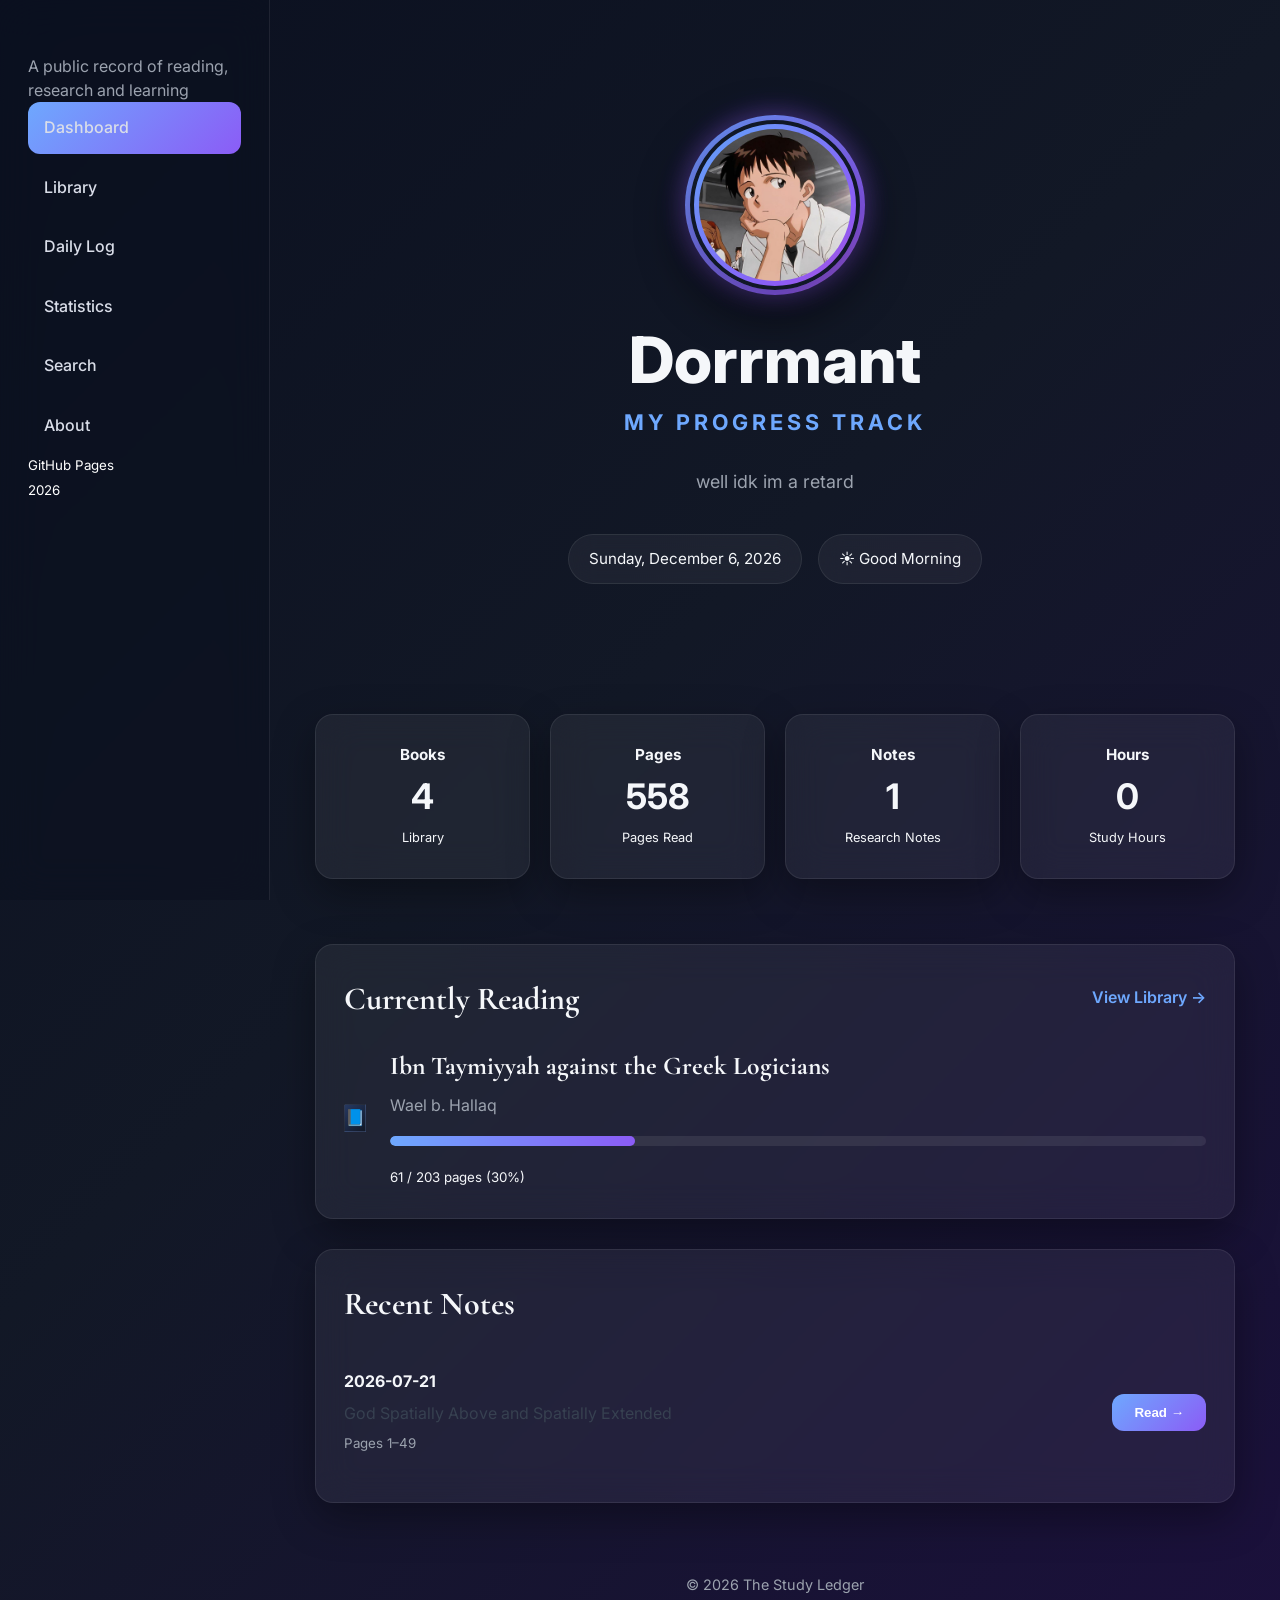
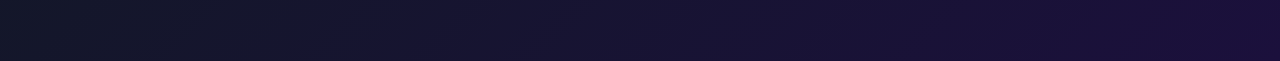
==== index.html @ 64714598 "Update index.html" ====
<!DOCTYPE html>
<html lang="en">
<head>
    <meta charset="UTF-8">
    <meta name="viewport" content="width=device-width, initial-scale=1.0">
    <title>The Study Ledger</title>

    <!-- Fonts -->
    <link rel="preconnect" href="https://fonts.googleapis.com">
    <link rel="preconnect" href="https://fonts.gstatic.com" crossorigin>

    <link href="https://fonts.googleapis.com/css2?family=Cormorant+Garamond:wght@500;600;700&family=Inter:wght@300;400;500;600;700&display=swap" rel="stylesheet">

    <link rel="stylesheet" href="style.css">
</head>

<body>
<button class="menu-toggle" id="menuToggle">
    ☰
</button>
<div class="container">

    <!-- ================= Sidebar ================= -->

    <aside class="sidebar">

        <div class="logo">

            <h1>The Study Ledger</h1>

            <p>
                A public record of reading,<br>
                research & learning.
            </p>

        </div>

        <nav>

            <a class="active" href="index.html">
                Dashboard
            </a>

            <a href="library.html">
                Library
            </a>

            <a href="daily.html">
                Daily Log
            </a>

            <a href="statistics.html">
                Statistics
            </a>

            <a href="search.html">
                Search
            </a>

            <a href="about.html">
                About
            </a>

        </nav>

        <div class="sidebar-footer">

            <small>

                GitHub Pages

                <br>

                2026 

            </small>

        </div>

    </aside>

    <!-- ================= Main ================= -->

    <main>

        <!-- Header -->

    <header class="hero">

    <div class="avatar">
        <img src="assets/profile.jpg" alt="Profile" class="avatar" draggable="false">
    </div>

    <h1 class="hero-name">
        Dorrmant
    </h1>

    <p class="hero-title">
        My Progress Track
    </p>

    <p class="hero-bio">
        well idk im a retard
    </p>

    <div class="hero-footer">

        <span id="currentDate"></span>

        <span id="greeting"></span>

    </div>

</header>
        <!-- Quote -->

        

        <!-- Statistics -->

    <section class="stats-grid">

    <div class="card stat">

        <h3>Books</h3>

        <h1 id="booksCount">0</h1>

        <span>Library</span>

    </div>

    <div class="card stat">

        <h3>Pages</h3>

        <h1 id="pagesRead">0</h1>

        <span>Pages Read</span>

    </div>

    <div class="card stat">

        <h3>Notes</h3>

        <h1 id="notesCount">0</h1>

        <span>Research Notes</span>

    </div>

    <div class="card stat">

        <h3>Hours</h3>

        <h1 id="studyHours">0</h1>

        <span>Study Hours</span>

    </div>

</section>
<!-- Current Reading -->

<section class="card">

    <div class="section-header">

        <h2>Currently Reading</h2>

        <a href="library.html">
            View Library →
        </a>

    </div>

    <div id="currentBook"></div>

</section>

        <!-- Recent Notes -->

       <section class="card">

    <div class="section-header">

        <h2>Recent Notes</h2>

    </div>

    <div id="recentNotes"></div>

</section>

        <!-- Footer -->

        <footer>

            © 2026 The Study Ledger

        </footer>

    </main>

</div>

<script src="script.js"></script>

</body>
</html>
---- style.css ----
/* =======================================================
   THE STUDY LEDGER
   Phase 1 Stylesheet
   Part 1
======================================================= */

*{
    margin:0;
    padding:0;
    box-sizing:border-box;
}

:root{

    --bg:#0b1020;

    --bg2:#161d31;

    --card:rgba(255,255,255,.06);

    --sidebar:rgba(10,16,30,.55);

    --accent:#6EA8FE;

    --accent2:#8B5CF6;

    --text:#F5F7FA;

    --muted:#9CA3AF;

    --border:rgba(255,255,255,.08);

    --shadow:0 15px 40px rgba(0,0,0,.35);

    --radius:18px;

}

html{

    scroll-behavior:smooth;

}

body{

    background:
    linear-gradient(
        135deg,
        #0b1020 0%,
        #121826 45%,
        #1b103c 100%
    );

    color:var(--text);

    font-family:'Inter',sans-serif;

    line-height:1.6;

    min-height:100vh;

}

/* =======================
   Layout
======================= */

.container{

    display:grid;

    grid-template-columns:270px 1fr;

    min-height:100vh;

}
#noteContent{

    line-height:2;

    font-size:1.05rem;

    color:var(--text);

    white-space:pre-wrap;

}

#noteTitle{

    font-family:"Cormorant Garamond",serif;

    font-size:3rem;

    margin-bottom:10px;

}

#noteMeta{

    color:var(--muted);

    margin-bottom:25px;

}
/* =======================
   Sidebar
======================= */

.sidebar{

    background:rgba(12,18,32,.55);

    backdrop-filter:blur(20px);

    border-right:1px solid var(--border);

    color:white;

    padding:40px 28px;

    display:flex;

    flex-direction:column;

    position:sticky;

    top:0;

    height:100vh;

}

.logo h1{

    font-family:"Cormorant Garamond",serif;

    font-size:2.1rem;

    line-height:1.1;

    margin-bottom:14px;

}

.logo p{

   
  color: var(--muted);
    line-height: 1.5;
    white-space: normal;
    overflow-wrap: break-word;
    word-break: break-word;
}

nav{

    display:flex;

    flex-direction:column;

    gap:8px;

}

nav a{

    color:#d9dde8;

    text-decoration:none;

    padding:13px 16px;

    border-radius:12px;

    transition:.25s;

    font-weight:500;

}

nav a:hover{

    background:rgba(255,255,255,.08);

    transform:translateX(6px);

}

nav a.active{

    background:linear-gradient(
        135deg,
        var(--accent),
        var(--accent2)
    );

}

/* =======================
   Main
======================= */

main{

    padding:45px;

}

/* badges*/
.badge{

    display:inline-block;

    padding:6px 12px;

    border-radius:999px;

    font-size:.8rem;

    font-weight:700;
}

.badge.reading{

    background:#2563eb33;

    color:#60a5fa;
}

.badge.completed{

    background:#10b98133;

    color:#34d399;
}

.badge.planned{

    background:#a855f733;

    color:#c084fc;
}
/* =======================
   Hero
======================= */

.hero{

    display:flex;
    flex-direction:column;

    justify-content:center;
    align-items:center;

    text-align:center;

    min-height:58vh;

    padding:70px 20px;

    margin-bottom:60px;
}

/* animation */

@keyframes ringGlow{

    0%{
        background-position:0% 50%;
    }

    50%{
        background-position:100% 50%;
    }

    100%{
        background-position:0% 50%;
    }

}

.avatar{

    position:relative;

    width:180px;
    height:180px;

    padding:5px;          /* thickness of the ring */

    border-radius:50%;

    background:linear-gradient(
        135deg,
        #60A5FA,
        #8B5CF6,
        #EC4899,
        #F59E0B,
        #60A5FA
    );

    background-size:300% 300%;

    animation:ringGlow 8s linear infinite;

    box-shadow:
        0 0 30px rgba(139,92,246,.35),
        0 15px 50px rgba(0,0,0,.45);

    margin-bottom:30px;
   

    user-select:none;

    -webkit-user-drag:none;
}
.avatar:hover{

    transform:scale(1.04);
}

.avatar img{

    width:100%;
    height:100%;

    display:block;

    object-fit:cover;

    border-radius:50%;

    border:4px solid #111827;
}

.hero-name{

    font-size:4rem;

    font-weight:800;

    color:var(--text);

    line-height:1.1;

    margin:0;
}

.hero-title{

    margin-top:10px;

    color:var(--accent);

    font-size:1.35rem;

    letter-spacing:4px;

    text-transform:uppercase;

    font-weight:700;
}

.hero-bio{

    margin-top:25px;

    max-width:680px;

    color:var(--muted);

    font-size:1.12rem;

    line-height:1.9;
}

.hero-footer{

    display:flex;

    justify-content:center;

    flex-wrap:wrap;

    gap:16px;

    margin-top:35px;
}

.hero-footer span{

    padding:12px 20px;

    border-radius:999px;

    background:rgba(255,255,255,.05);

    border:1px solid var(--border);

    color:var(--text);

    font-size:.95rem;

    backdrop-filter:blur(12px);
}
/* =======================
   Statistics
======================= */

.stats-grid{

    display:grid;

    grid-template-columns:repeat(4,1fr);

    gap:20px;

    margin-bottom:35px;

}

.card{

    padding:18px;
    margin-bottom:30px;

}
.stat{ text-align:center; 
     }

.stat h1{

    font-size:2.2rem;

}

.stat h3{

    font-size:.95rem;

}

.stat span{

    font-size:.8rem;

}

/* =======================
   Section Header
======================= */

.section-header{

    display:flex;

    justify-content:space-between;

    align-items:center;

    margin-bottom:22px;

}

.section-header h2{

    font-family:"Cormorant Garamond",serif;

    font-size:2rem;

}

.section-header a{

    text-decoration:none;

    color:var(--accent);

    font-weight:600;

}
/* =======================================================
   THE STUDY LEDGER
   Phase 1 Stylesheet
   Part 2
======================================================= */

/* =======================
   Current Reading
======================= */

.book-preview{

    display:flex;

    gap:24px;

    align-items:center;

}


.book-info{

    width:100%;

}

.book-info h3{

    font-size:1.6rem;

    margin-bottom:6px;

    font-family:"Cormorant Garamond",serif;

}

.book-info p{

    color:var(--muted);

    margin-bottom:18px;

}

/* =======================
   Progress Bar
======================= */

.progress{
    margin:18px 0;
    height:10px;

    background:rgba(255,255,255,.08);

    border-radius:999px;

    overflow:hidden;
}

.progress-fill{
    height:100%;

    border-radius:999px;

    background:linear-gradient(
        90deg,
        var(--accent),
        var(--accent2)
    );
}

/* =======================
   Notes
======================= */

.note{

    display:flex;

    justify-content:space-between;

    align-items:center;

    padding:18px 0;

    border-bottom:1px solid var(--border);

}

.note:last-child{

    border-bottom:none;

}

.note strong{

    display:block;

    margin-bottom:6px;

}

.note p{

    margin-bottom:4px;

    color:#374151;

}

.note small{

    color:var(--muted);

}

/* =======================
   Buttons
======================= */

button{

    border:none;

    background:linear-gradient(
        135deg,
        var(--accent),
        var(--accent2)
    );

    color:white;

    padding:11px 22px;

    border-radius:12px;

    cursor:pointer;

    transition:.25s;

    font-weight:600;

}

button:hover{

    transform:translateY(-3px);

    box-shadow:0 10px 25px rgba(110,168,254,.35);

}
/* =======================
   Footer
======================= */

footer{

    margin-top:50px;

    text-align:center;

    color:var(--muted);

    font-size:.9rem;

    padding:20px;

}

/* =======================
   Utility
======================= */

.card{

    background:var(--card);

    backdrop-filter:blur(18px);

    border:1px solid var(--border);

    border-radius:var(--radius);

    box-shadow:var(--shadow);

    padding:28px;

    transition:.3s ease;

}

.card:hover{

    transform:translateY(-5px);

    box-shadow:0 20px 45px rgba(0,0,0,.45);

}

/* =======================
   Mobile Navigation
======================= */

.menu-toggle{

    display:none;

    position:fixed;

    top:20px;

    left:20px;

    z-index:2000;

    width:48px;

    height:48px;

    border:none;

    border-radius:12px;

    background:rgba(12,18,32,.8);

    backdrop-filter:blur(15px);

    color:white;

    font-size:1.5rem;

    cursor:pointer;

}

/* =======================
   Responsive
======================= */

@media(max-width:900px){

.container{

    grid-template-columns:1fr;

}

.menu-toggle{

    display:flex;

    justify-content:center;

    align-items:center;

}

.sidebar{

    position:fixed;

    left:-290px;

    top:0;

    width:270px;

    height:100vh;

    z-index:1500;

    transition:.35s ease;

    box-shadow:0 0 40px rgba(0,0,0,.5);

}

.sidebar.active{

    left:0;

}

main{

    padding:90px 24px 24px;

}

.hero{

    min-height:auto;

    padding:30px 10px;

}

.hero-name{

    font-size:2.5rem;

}

.hero-title{

    font-size:1rem;

    letter-spacing:2px;

}

.hero-bio{

    font-size:1rem;

}

.book-preview{

    flex-direction:column;

    align-items:flex-start;

}

.stats-grid{

      grid-template-columns:repeat(2,1fr);

    gap:14px;

}

.note{

    flex-direction:column;

    align-items:flex-start;

    gap:15px;

}

.section-header{

    flex-direction:column;

    align-items:flex-start;

    gap:10px;

}

}

@media(max-width:650px){

.logo h1{

    font-size:1.7rem;

}

.avatar{

    width:140px;

    height:140px;

}

.hero-name{

    font-size:2rem;

}

}
/* =======================
   Scrollbar
======================= */
::-webkit-scrollbar-track{

background:#0b1020;

}

::-webkit-scrollbar-thumb{

background:linear-gradient(
    var(--accent),
    var(--accent2)
);

}
#libraryGrid{

display:grid;

grid-template-columns:repeat(auto-fit,minmax(280px,1fr));

gap:30px;

}

.book-card{
    background: rgba(255,255,255,.06);
    backdrop-filter: blur(16px);
    border: 1px solid rgba(255,255,255,.08);

    border-radius:24px;

    padding:28px;

    margin-bottom:28px;

    transition:.3s;
}
.book-card h2{
    color:var(--text);
    font-size:1.8rem;
    margin-bottom:8px;
}
.book-card p{
    color:var(--muted);
}

.book-card:hover{
    transform:translateY(-5px);
    border-color:rgba(110,168,254,.35);
}

.cover,
.book-cover{

    background:linear-gradient(
        135deg,
        #253861,
        #121826
    );

    border:1px solid var(--border);

}

.book-card h2{

font-family:"Cormorant Garamond",serif;

margin-bottom:8px;

}

.book-card p{

color:#6b7280;

margin-bottom:18px;

}
.note-page{

    max-width:900px;

    margin:60px auto;

    padding:40px;

}

.note-page button{

    margin-bottom:30px;

}
.note-page{

    max-width:900px;

    margin:60px auto;

    padding:20px;

}

.note-card{

    padding:50px;

}

.back-btn{

    margin-bottom:25px;

}

#noteTitle{

    font-family:"Cormorant Garamond",serif;

    font-size:3rem;

    margin-bottom:10px;

    line-height:1.2;

}

#noteMeta{

    color:var(--muted);

    margin-bottom:25px;

}

#noteContent{

    line-height:2;

    font-size:1.05rem;

    white-space:pre-wrap;

    color:var(--text);

}

#noteContent h2{

    margin-top:40px;

    margin-bottom:15px;

    font-size:2rem;

    font-family:"Cormorant Garamond",serif;

}

#noteContent h3{

    margin-top:30px;

    margin-bottom:10px;

}

#noteContent p{

    margin-bottom:16px;

}

#noteContent ul{

    margin-left:25px;

    margin-bottom:18px;

}

#noteContent hr{

    margin:30px 0;

}

@media(max-width:768px){

.note-page{

    margin:25px auto;

    padding:15px;

}

.note-card{

    padding:25px;

}

#noteTitle{

    font-size:2.2rem;

}

}
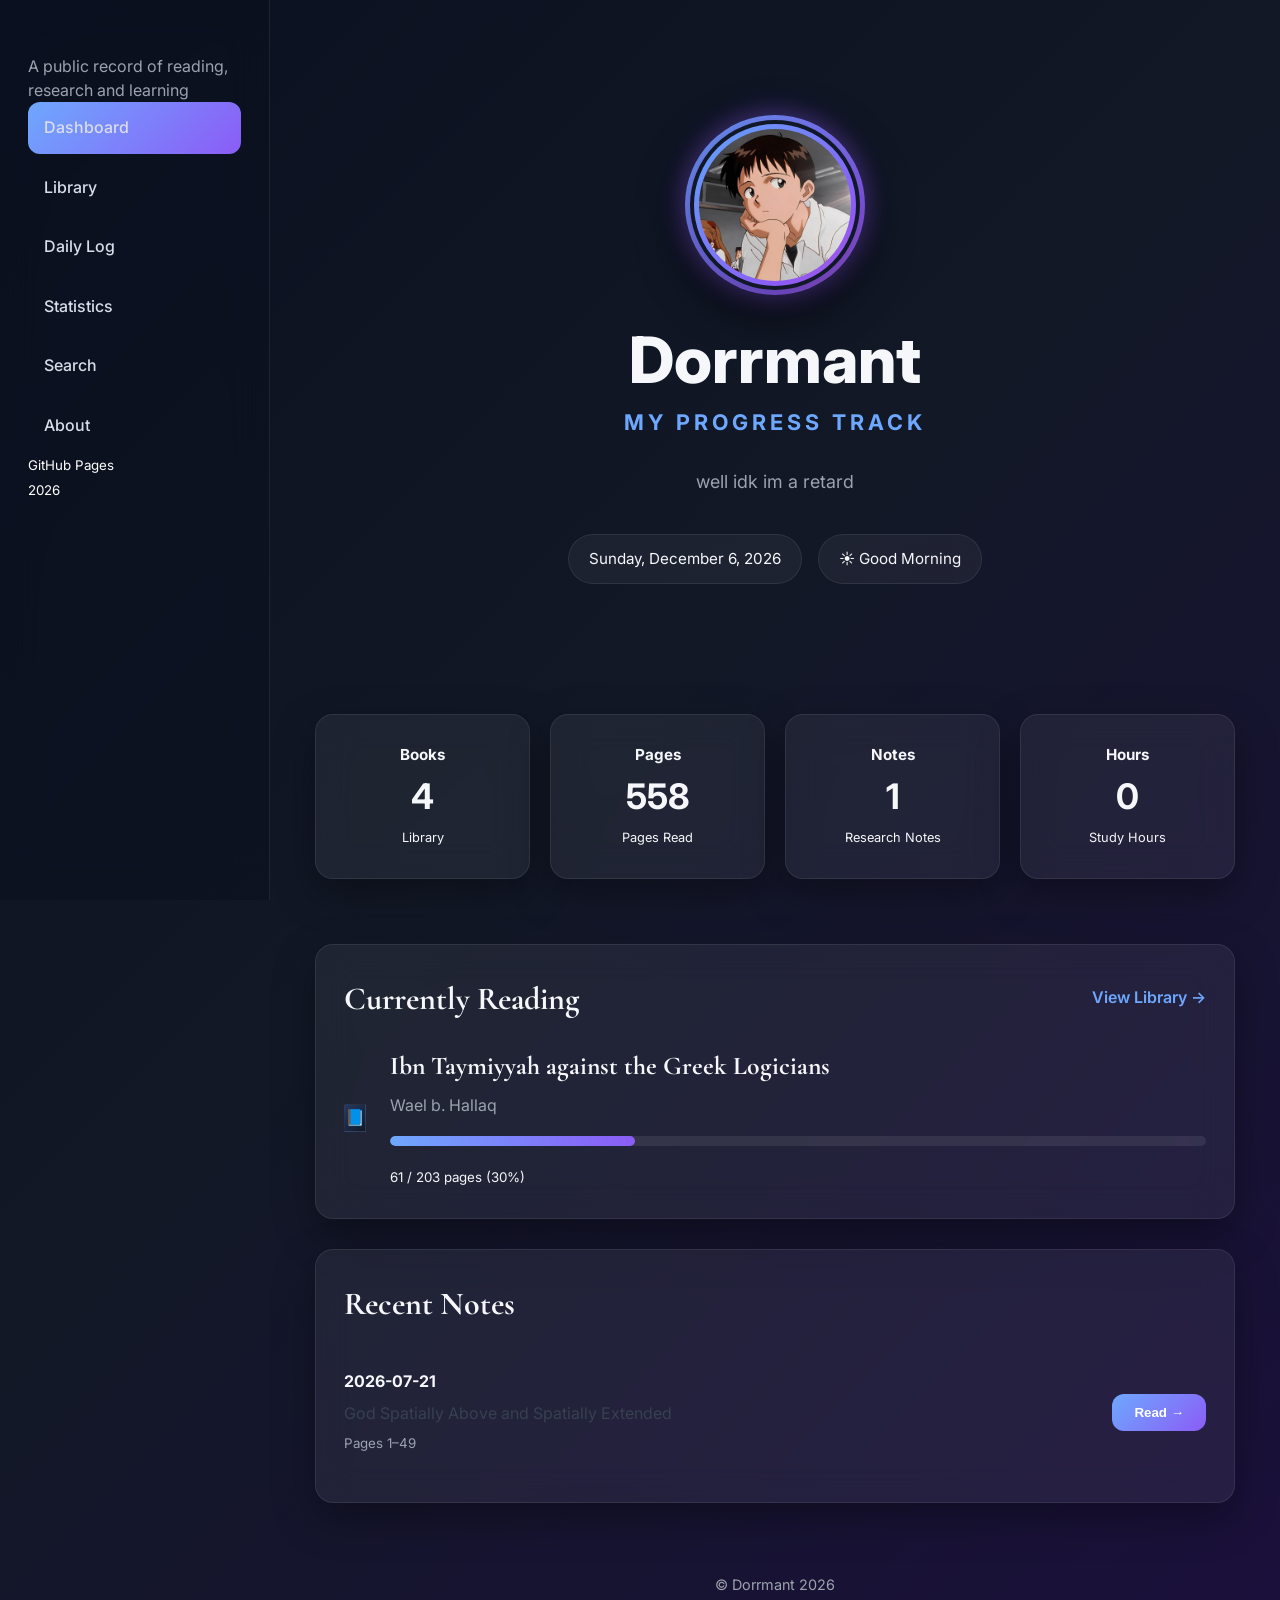
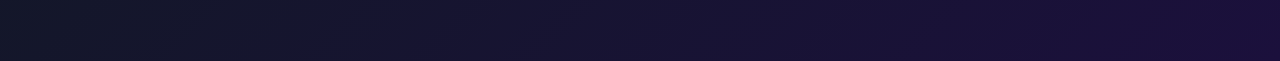
==== commit 6103294a: "Update index.html" ====
--- a/index.html
+++ b/index.html
@@ -29,8 +29,7 @@
             <h1>The Study Ledger</h1>
 
             <p>
-                A public record of reading,<br>
-                research & learning.
+               <br><br> Collection of Retardery<br>
             </p>
 
         </div>
@@ -197,7 +196,7 @@
 
         <footer>
 
-            © 2026 The Study Ledger
+            © Dorrmant 2026 
 
         </footer>
 
--- a/style.css
+++ b/style.css
@@ -1075,3 +1075,78 @@
 }
 
 }
+.modal{
+
+display:none;
+
+position:fixed;
+
+inset:0;
+
+background:rgba(0,0,0,.7);
+
+backdrop-filter:blur(6px);
+
+justify-content:center;
+
+align-items:center;
+
+z-index:9999;
+
+}
+
+.modal.show{
+
+display:flex;
+
+}
+
+.modal-box{
+
+width:min(500px,90%);
+
+padding:35px;
+
+border-radius:18px;
+
+background:var(--bg2);
+
+border:1px solid var(--border);
+
+text-align:center;
+
+}
+
+.modal-box h2{
+
+font-family:"Cormorant Garamond",serif;
+
+font-size:2rem;
+
+margin-bottom:15px;
+
+}
+
+.modal-box p{
+
+margin:15px 0;
+
+line-height:1.7;
+
+}
+
+.modal-box a{
+
+color:var(--accent);
+
+font-weight:600;
+
+text-decoration:none;
+
+}
+
+.modal-box a:hover{
+
+text-decoration:underline;
+
+}
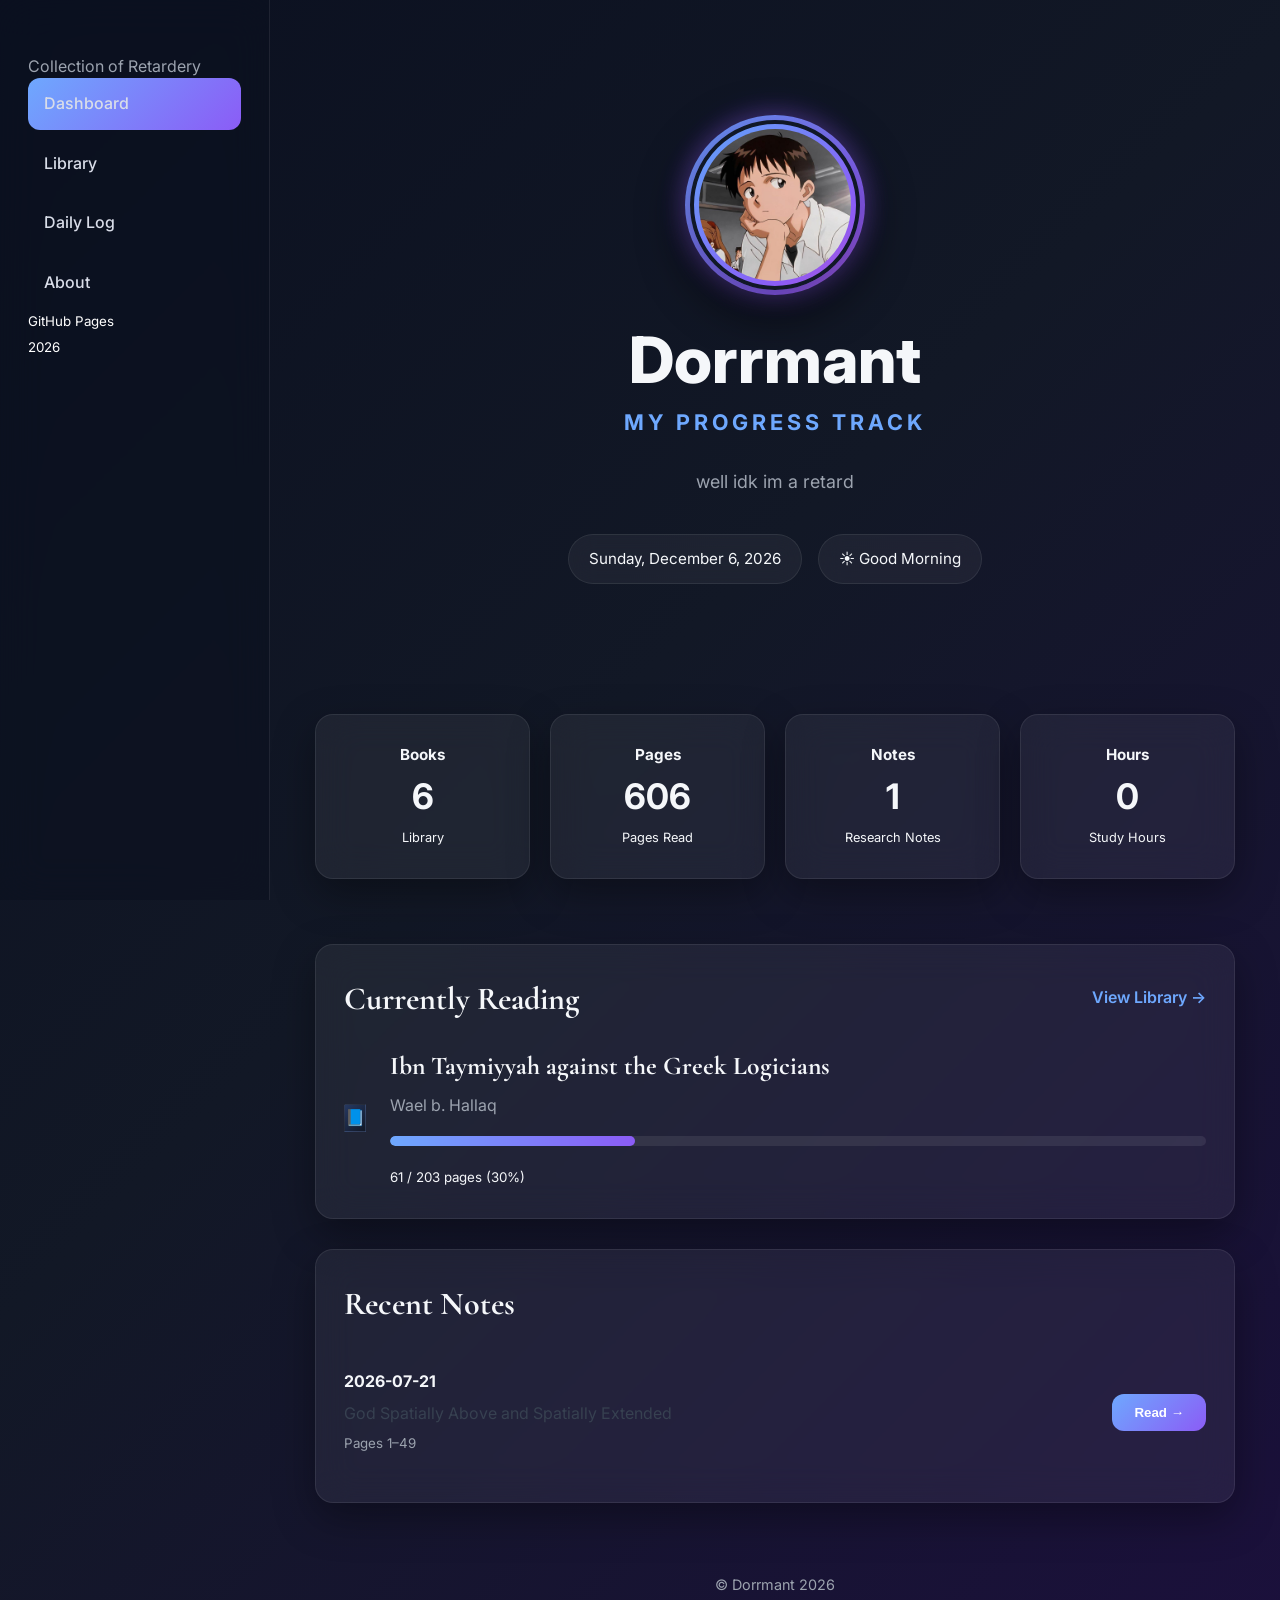
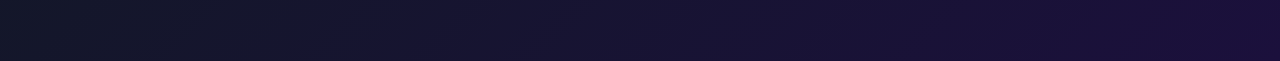
==== commit 0475e205: "Update index.html" ====
--- a/index.html
+++ b/index.html
@@ -48,13 +48,7 @@
                 Daily Log
             </a>
 
-            <a href="statistics.html">
-                Statistics
-            </a>
-
-            <a href="search.html">
-                Search
-            </a>
+          
 
             <a href="about.html">
                 About
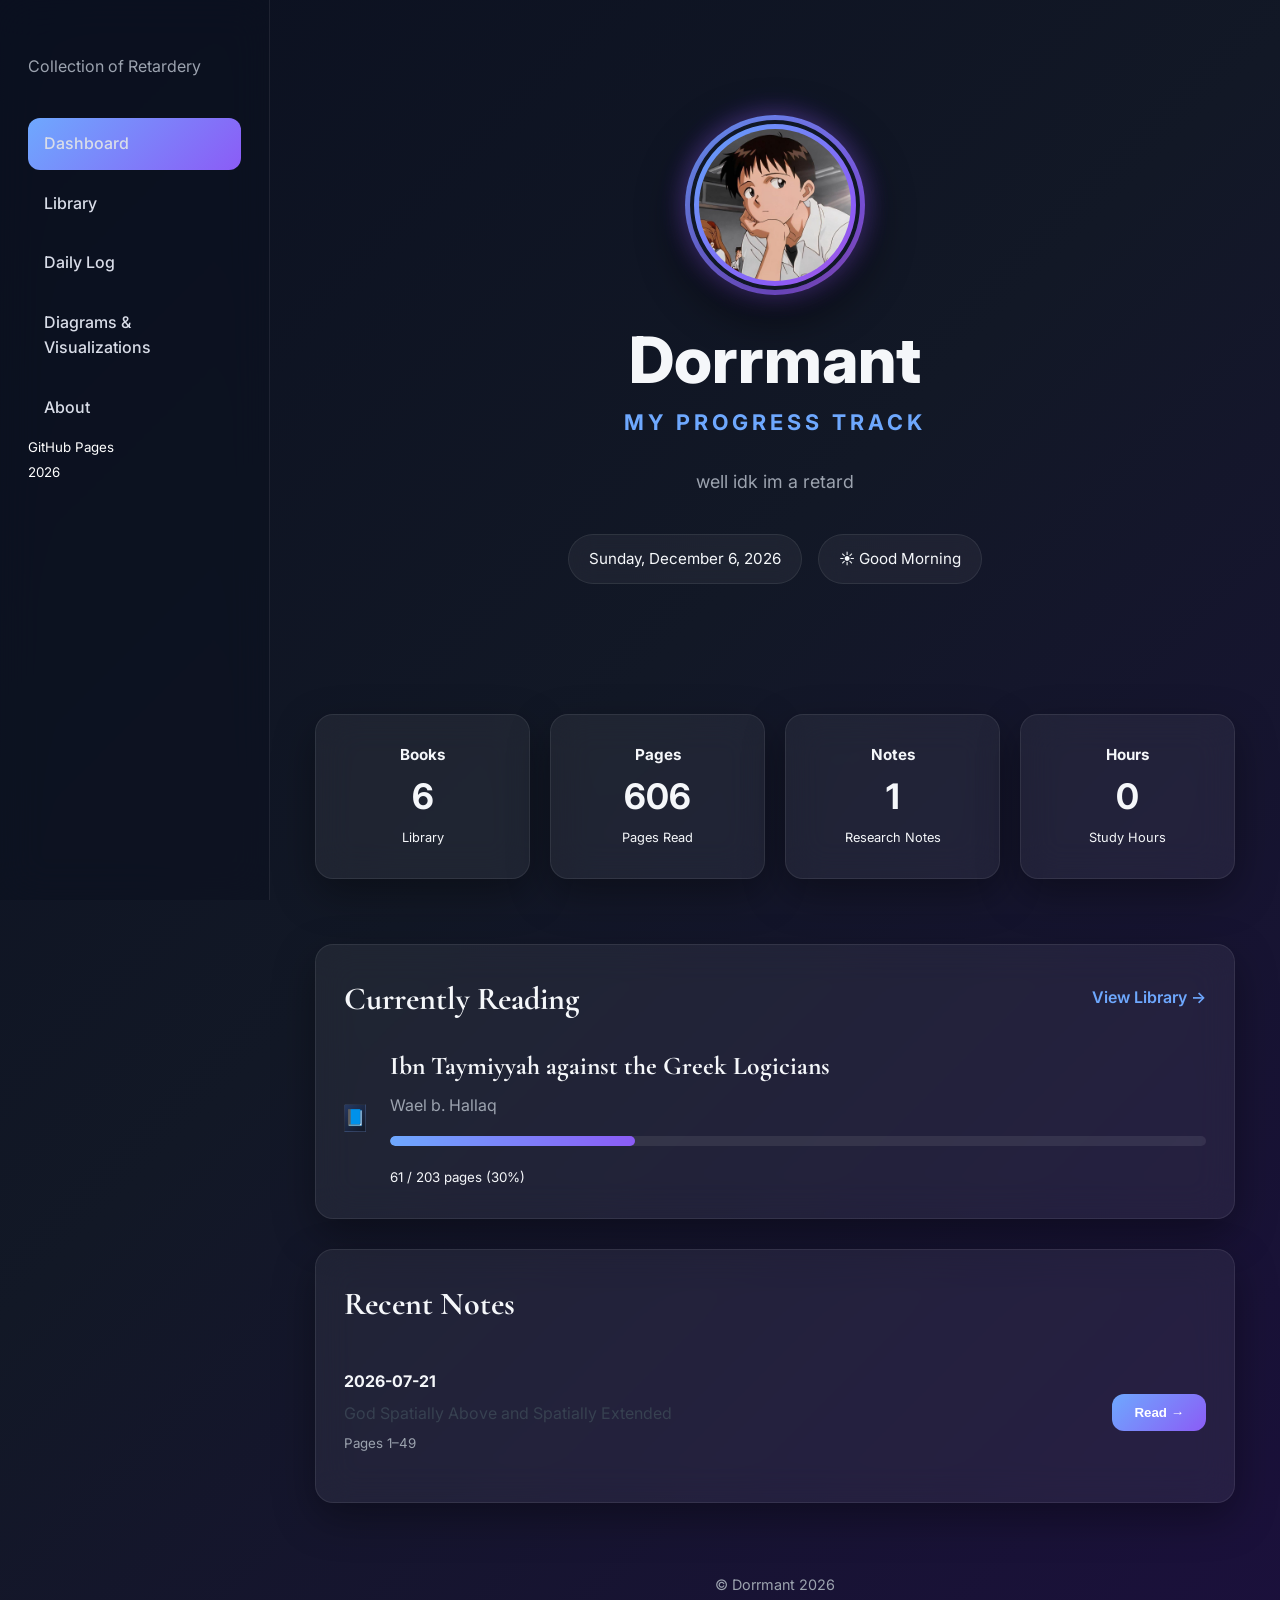
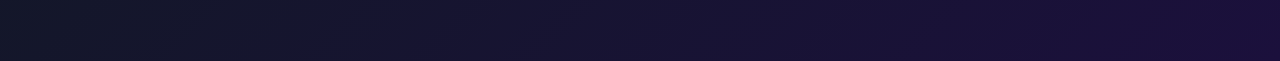
==== commit c159ef95: "Update index.html" ====
--- a/index.html
+++ b/index.html
@@ -48,7 +48,9 @@
                 Daily Log
             </a>
 
-          
+           <a href="visualizations.html">
+        Diagrams & Visualizations 
+    </a>
 
             <a href="about.html">
                 About
--- a/style.css
+++ b/style.css
@@ -146,12 +146,13 @@
 
 .logo p{
 
-   
-  color: var(--muted);
+    color: var(--muted);
     line-height: 1.5;
     white-space: normal;
     overflow-wrap: break-word;
     word-break: break-word;
+
+    margin-bottom: 40px;
 }
 
 nav{
@@ -825,7 +826,10 @@
     gap:15px;
 
 }
-
+.logo{
+    margin-top:70px;
+    margin-bottom:30px;
+}
 .section-header{
 
     flex-direction:column;
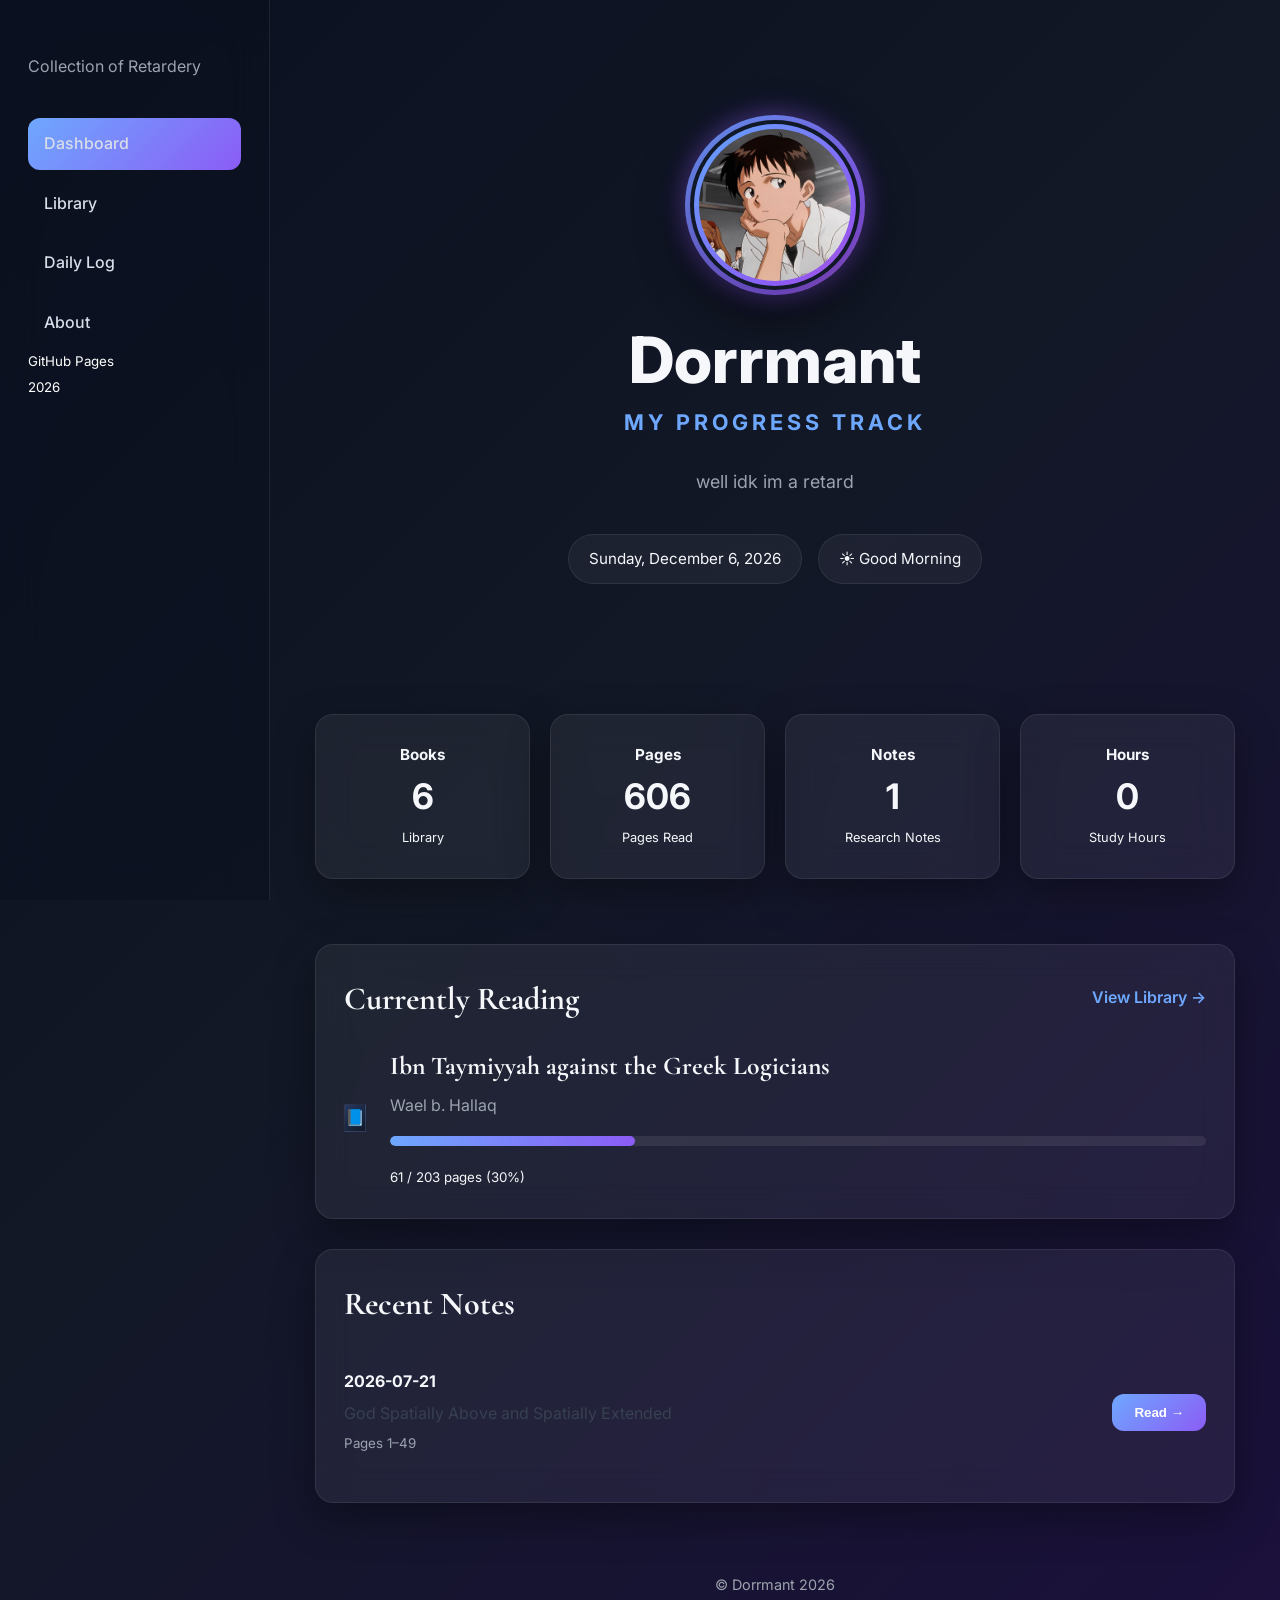
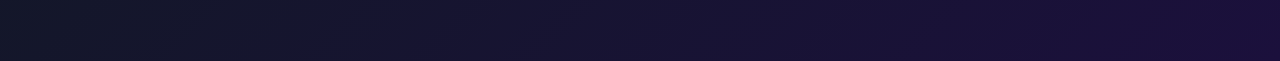
==== commit f797051e: "Update index.html" ====
--- a/index.html
+++ b/index.html
@@ -48,9 +48,9 @@
                 Daily Log
             </a>
 
-           <a href="visualizations.html">
+        <!--   <a href="visualizations.html"> 
         Diagrams & Visualizations 
-    </a>
+    </a> -->
 
             <a href="about.html">
                 About
--- a/style.css
+++ b/style.css
@@ -1154,3 +1154,42 @@
 text-decoration:underline;
 
 }
+#visualGrid{
+
+display:grid;
+
+grid-template-columns:repeat(auto-fit,minmax(320px,1fr));
+
+gap:30px;
+
+}
+
+.visual-thumb{
+
+width:100%;
+
+height:220px;
+
+object-fit:cover;
+
+border-radius:18px;
+
+margin-bottom:20px;
+
+border:1px solid var(--border);
+
+}
+
+.book-card a{
+
+display:inline-block;
+
+margin-top:18px;
+
+color:var(--accent);
+
+font-weight:600;
+
+text-decoration:none;
+
+}
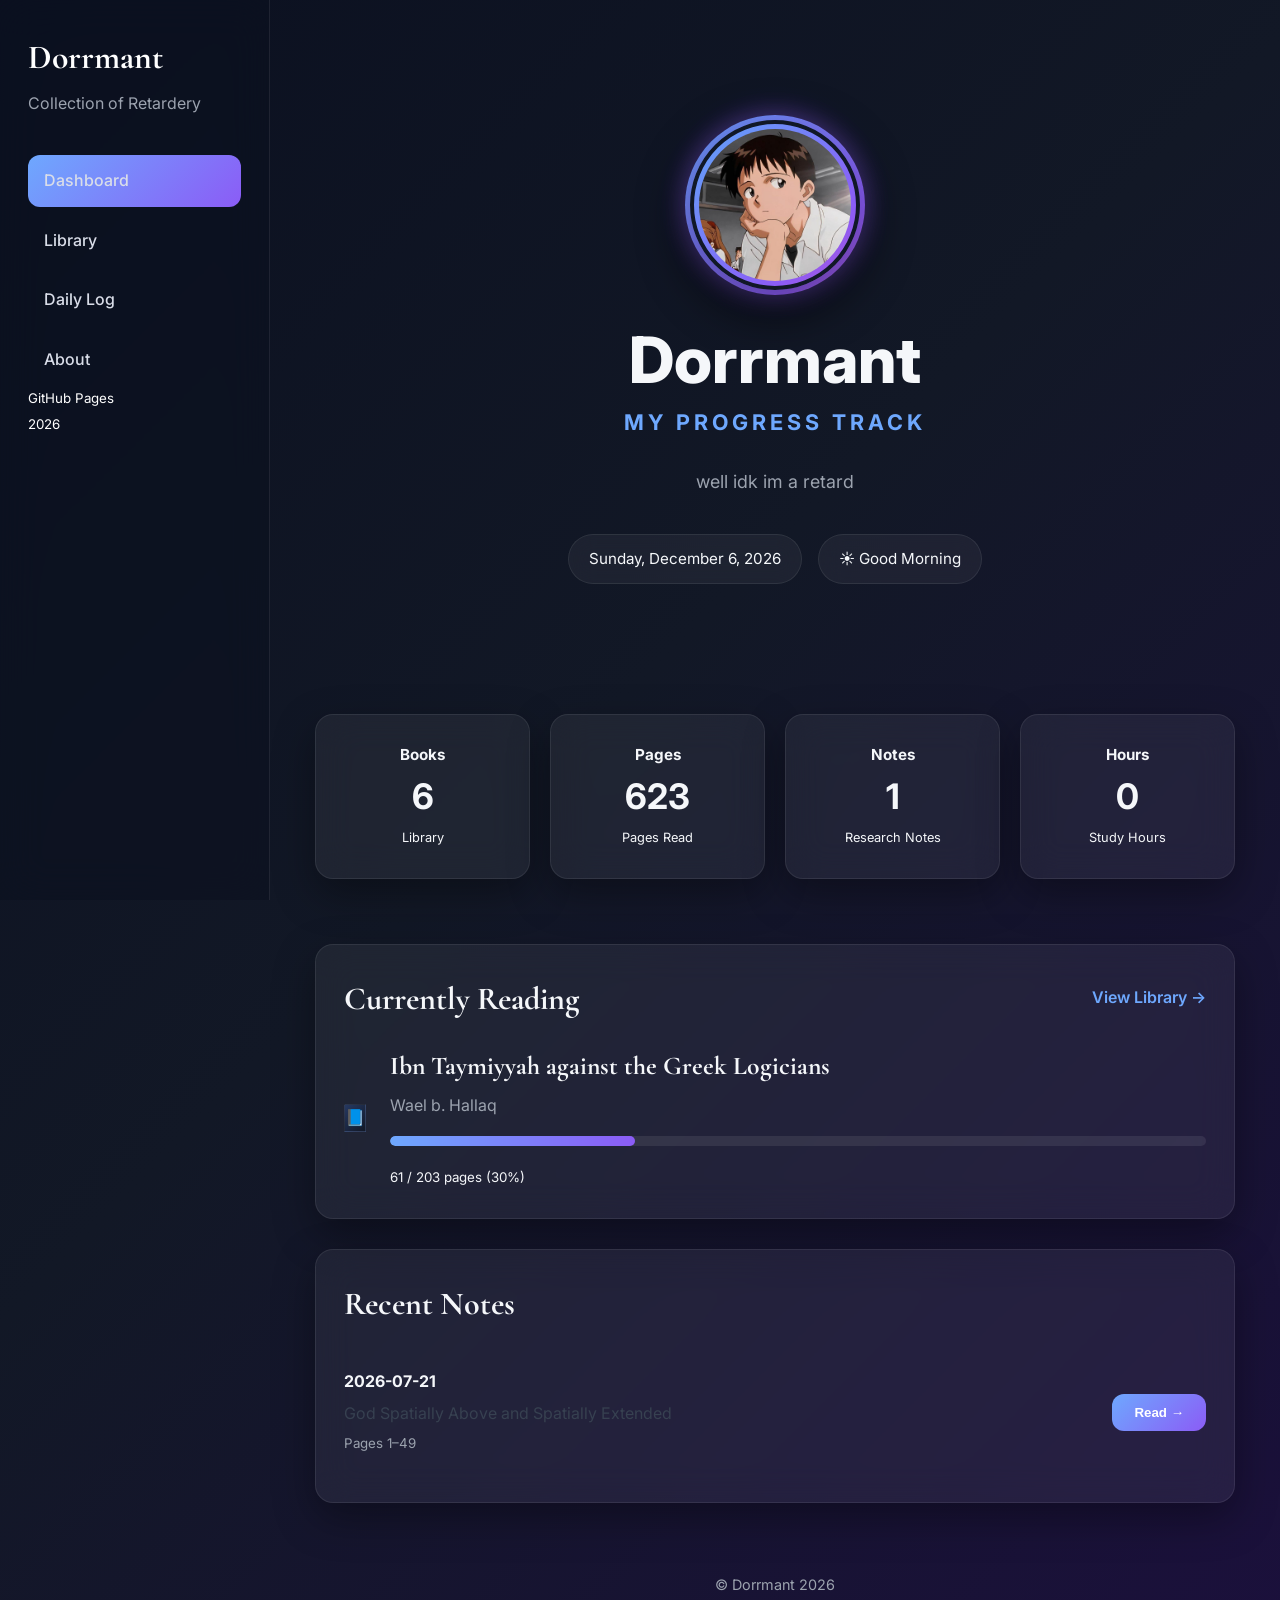
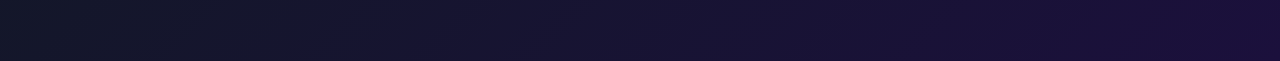
==== commit 3de9aee9: "Update index.html" ====
--- a/index.html
+++ b/index.html
@@ -4,6 +4,17 @@
     <meta charset="UTF-8">
     <meta name="viewport" content="width=device-width, initial-scale=1.0">
     <title>The Study Ledger</title>
+    <link rel="manifest" href="manifest.webmanifest">
+
+<meta name="theme-color" content="#0b1020">
+
+<meta name="apple-mobile-web-app-capable" content="yes">
+
+<meta name="apple-mobile-web-app-status-bar-style" content="black-translucent">
+
+<meta name="apple-mobile-web-app-title" content="Dorrmant">
+
+<link rel="apple-touch-icon" href="icons/icon-512.png">
 
     <!-- Fonts -->
     <link rel="preconnect" href="https://fonts.googleapis.com">
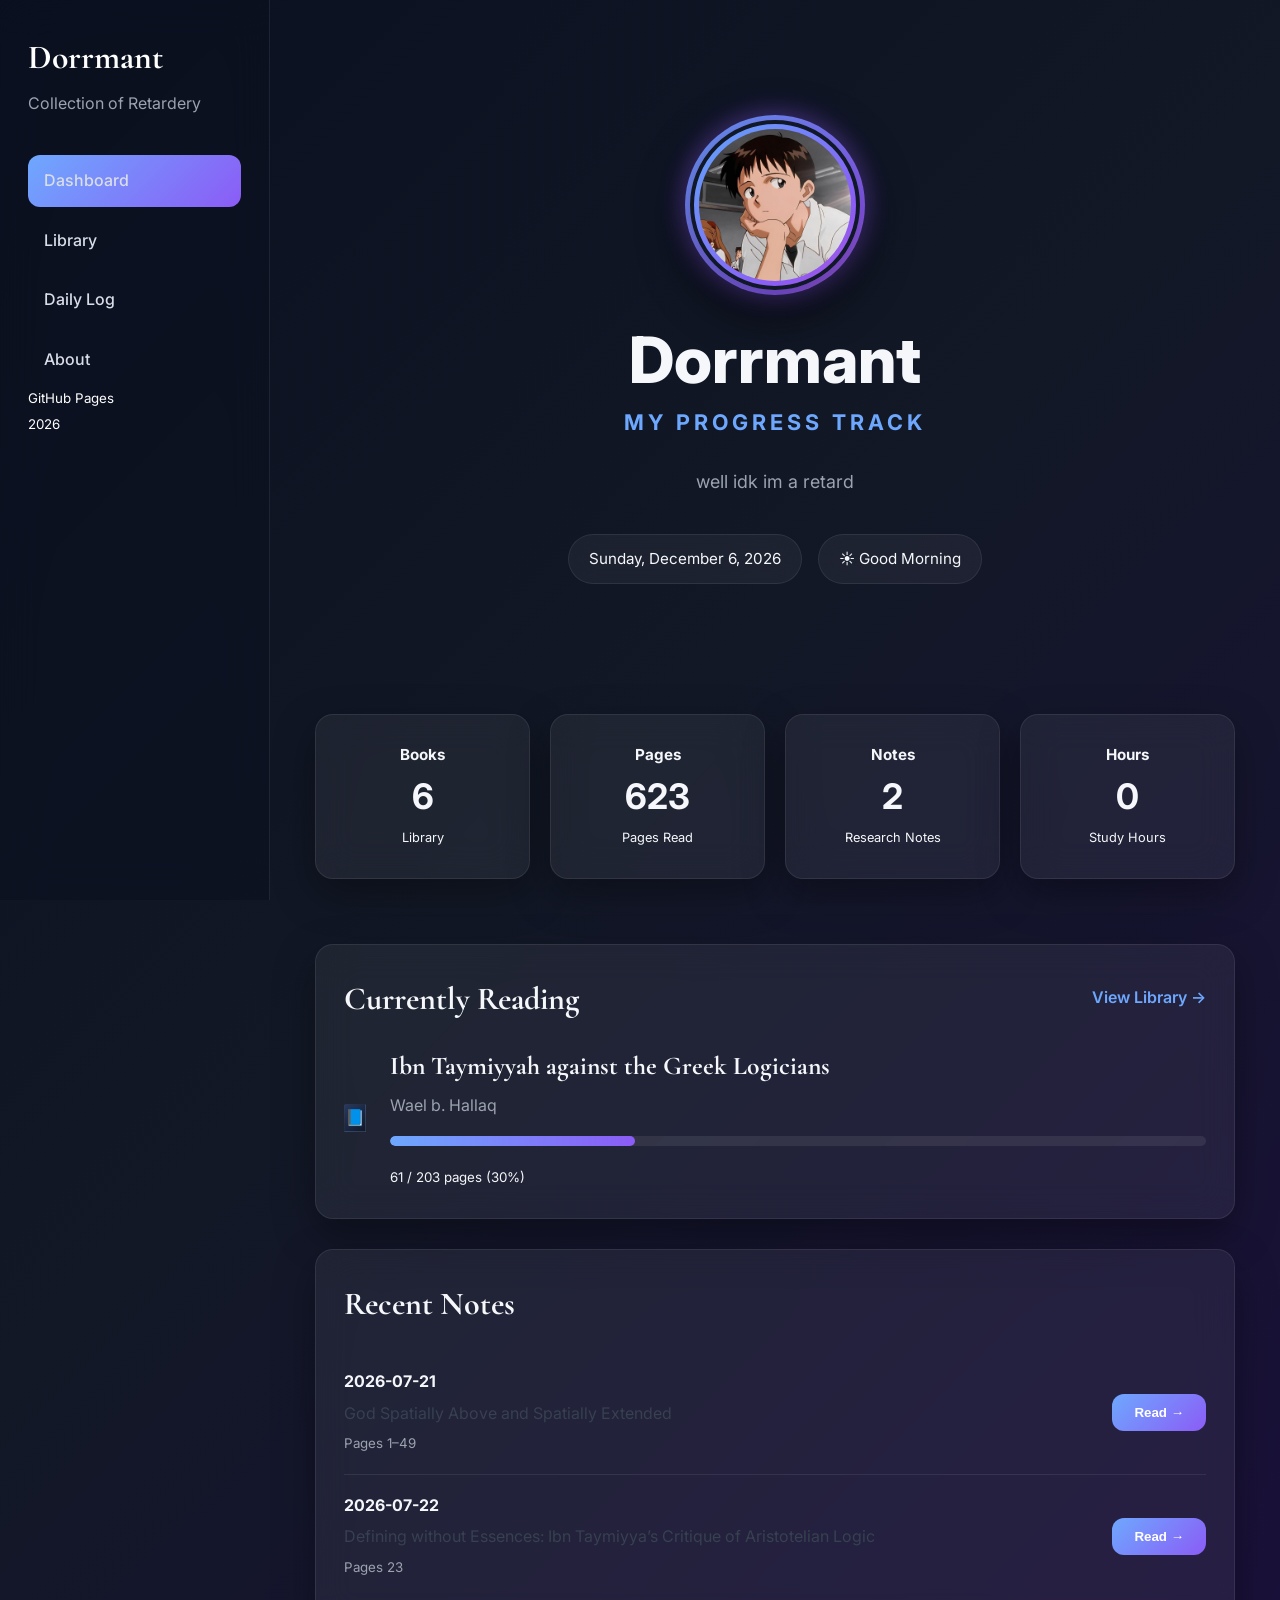
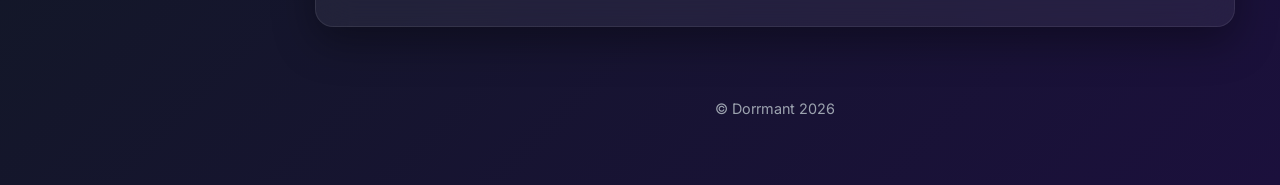
==== commit a8f9c7bb: "Update index.html" ====
--- a/index.html
+++ b/index.html
@@ -1,11 +1,16 @@
 <!DOCTYPE html>
 <html lang="en">
+    
 <head>
     <meta charset="UTF-8">
     <meta name="viewport" content="width=device-width, initial-scale=1.0">
     <title>The Study Ledger</title>
     <link rel="manifest" href="manifest.webmanifest">
-
+<script
+    data-goatcounter="https://dorrmant.goatcounter.com/count"
+    async
+    src="https://gc.zgo.at/count.js">
+</script>
 <meta name="theme-color" content="#0b1020">
 
 <meta name="apple-mobile-web-app-capable" content="yes">
